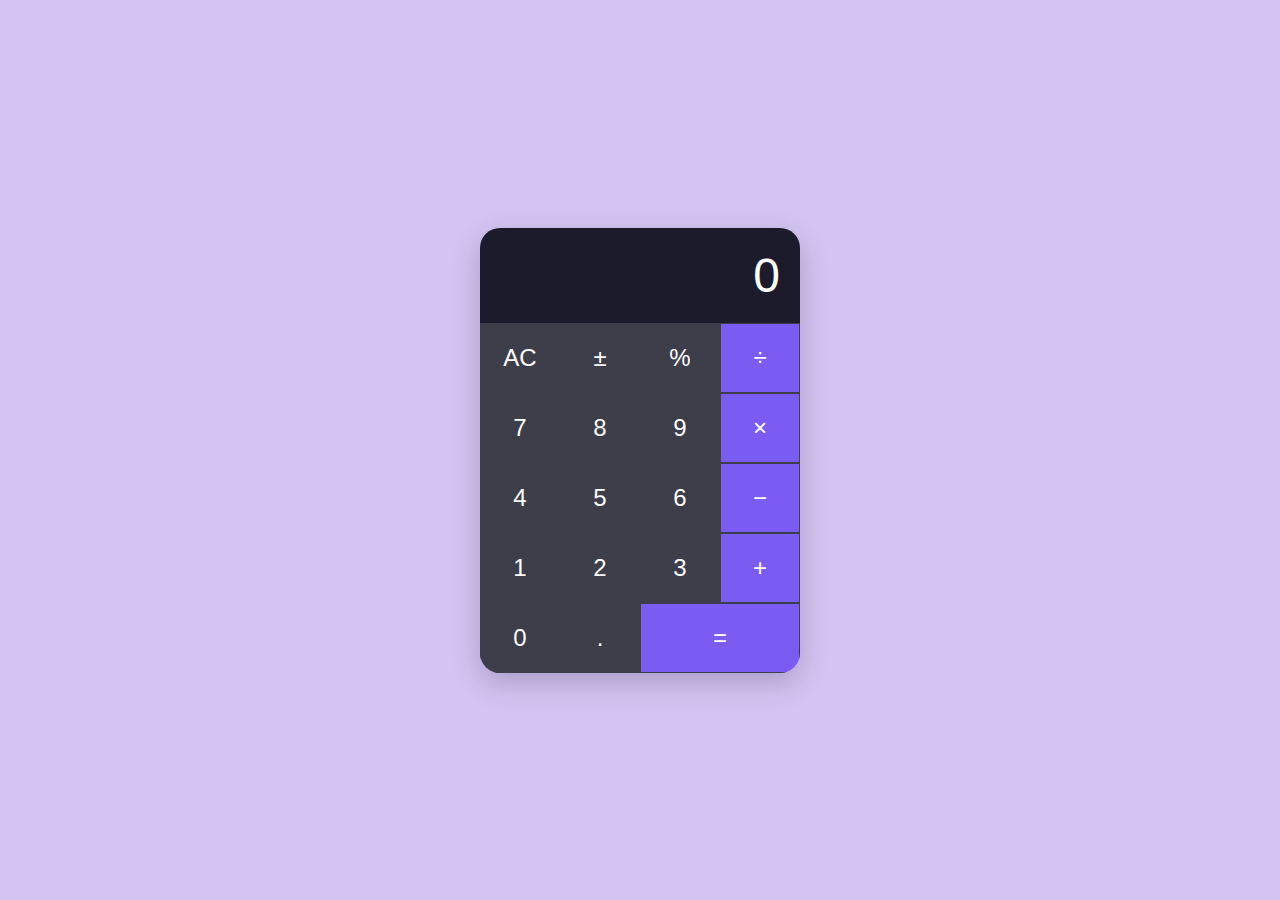
==== Modul2/Tugas/Tugas 1/Calculator.html @ a7b3be51 "Modul 2" ====
<!DOCTYPE html>
<html lang="en">
<head>
    <meta charset="UTF-8">
    <meta name="viewport" content="width=device-width, initial-scale=1.0">
    <title>Calculator</title>
    <style>
        body {
            display: flex;
            justify-content: center;
            align-items: center;
            height: 100vh;
            background-color: #d3c4f3;
            margin: 0;
            font-family: 'Arial', sans-serif;
        }
        .calculator {
            width: 320px;
            border-radius: 20px;
            overflow: hidden;
            box-shadow: 0px 10px 30px rgba(0, 0, 0, 0.2);
        }
        .display {
            background-color: #1c1b2b;
            color: white;
            text-align: right;
            padding: 20px;
            font-size: 48px;
        }
        .buttons {
            display: grid;
            grid-template-columns: repeat(4, 1fr);
        }
        .button {
            background-color: #3e3d4a;
            border: 1px solid #3e3d4a;
            color: white;
            font-size: 24px;
            padding: 20px;
            text-align: center;
            cursor: pointer;
        }
        .button.operator {
            background-color: #7a5cf3;
        }
        .button:active {
            background-color: #5a5a5a;
        }
        .button.operator:active {
            background-color: #5a3cf3;
        }
    </style>
</head>
<body>
    <div class="calculator">
        <div class="display" id="display">0</div>
        <div class="buttons">
            <div class="button" id="clear">AC</div>
            <div class="button">±</div>
            <div class="button">%</div>
            <div class="button operator">÷</div>
            <div class="button">7</div>
            <div class="button">8</div>
            <div class="button">9</div>
            <div class="button operator">×</div>
            <div class="button">4</div>
            <div class="button">5</div>
            <div class="button">6</div>
            <div class="button operator">−</div>
            <div class="button">1</div>
            <div class="button">2</div>
            <div class="button">3</div>
            <div class="button operator">+</div>
            <div class="button">0</div>
            <div class="button">.</div>
            <div class="button operator" style="grid-column: span 2;" id="equals">=</div>
        </div>
    </div>

    <script>
        let currentInput = '';
        let operator = '';
        let previousInput = '';

        const display = document.getElementById('display');
        const buttons = document.querySelectorAll('.button');

        buttons.forEach(button => {
            button.addEventListener('click', () => {
                const buttonText = button.innerText;

                if (buttonText === 'AC') {
                    clearAll();
                } else if (buttonText === '=') {
                    calculate();
                } else if (buttonText === '±') {
                    toggleSign();
                } else {
                    handleInput(buttonText);
                }
            });
        });

        function clearAll() {
            currentInput = '';
            operator = '';
            previousInput = '';
            display.innerText = '0';
        }

        function handleInput(value) {
            if (['+', '-', '×', '÷', '%', '±', '**'].includes(value)) {
                if (currentInput === '') return; // Ignore if no input
                if (previousInput !== '') {
                    calculate();
                }
                operator = value === '×' ? '*' : value === '÷' ? '/' : value === '%' ? '%' : value;
                previousInput = currentInput;
                currentInput = '';
            } else {
                currentInput += value;
                display.innerText = currentInput;
            }
        }

        function toggleSign() {
            if (currentInput) {
                currentInput = (parseFloat(currentInput) * -1).toString();
                display.innerText = currentInput;
            }
        }

        function calculate() {
            if (currentInput === '' || previousInput === '') return;
            let result;
            const prev = parseFloat(previousInput);
            const current = parseFloat(currentInput);

            switch (operator) {
                case '+':
                    result = prev + current;
                    break;
                case '-':
                    result = prev - current;
                    break;
                case '*':
                    result = prev * current;
                    break;
                case '/':
                    result = prev / current;
                    break;
                case '%':
                    result = prev % current;
                    break;
                case '**':
                    result = Math.pow(prev, current);
                    break;
                default:
                    return;
            }
            currentInput = result.toString();
            operator = '';
            previousInput = '';
            display.innerText = currentInput;
        }
    </script>
</body>
</html>
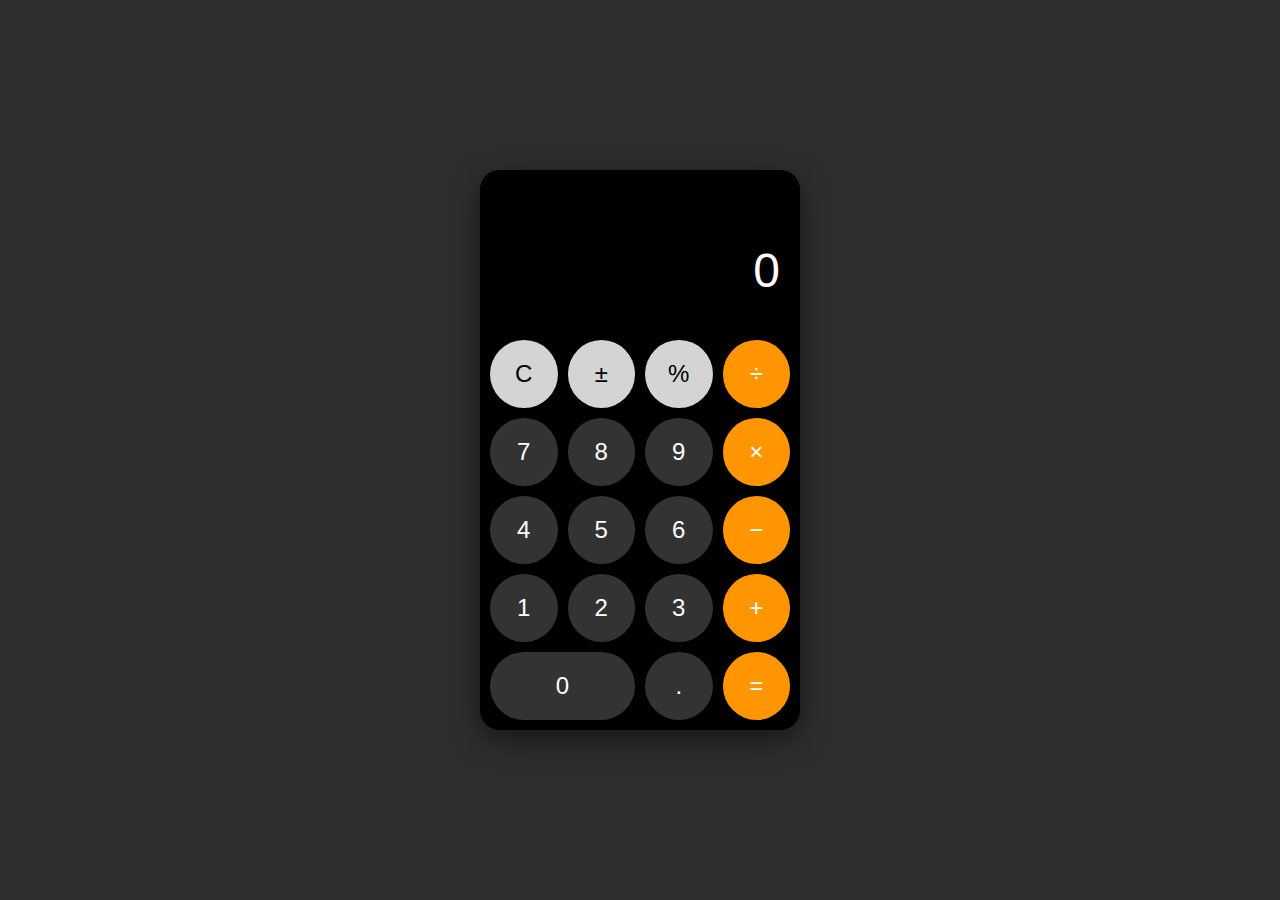
==== commit 3c20cc30: "Modul 2" ====
--- a/Modul2/Tugas/Tugas 1/Calculator.html
+++ b/Modul2/Tugas/Tugas 1/Calculator.html
@@ -10,7 +10,7 @@
             justify-content: center;
             align-items: center;
             height: 100vh;
-            background-color: #d3c4f3;
+            background-color: #2e2e2e;
             margin: 0;
             font-family: 'Arial', sans-serif;
         }
@@ -18,46 +18,80 @@
             width: 320px;
             border-radius: 20px;
             overflow: hidden;
-            box-shadow: 0px 10px 30px rgba(0, 0, 0, 0.2);
+            background-color: #000000;
+            box-shadow: 0px 10px 30px rgba(0, 0, 0, 0.5);
+            position: relative;
+        }
+        .expression-display {
+            background-color: #000000;
+            color: rgb(128, 128, 128);
+            text-align: right;
+            padding: 20px 20px 0px;
+            font-size: 18px;
+            height: 30px;
+            overflow: hidden;
+            white-space: nowrap;
+            text-overflow: ellipsis;
         }
         .display {
-            background-color: #1c1b2b;
+            background-color: #000000;
             color: white;
             text-align: right;
-            padding: 20px;
+            padding: 0px 20px 10px;
             font-size: 48px;
+            height: 100px;
+            display: flex;
+            justify-content: flex-end;
+            align-items: center;
+            transition: transform 0.2s ease;
         }
         .buttons {
             display: grid;
             grid-template-columns: repeat(4, 1fr);
+            grid-gap: 10px;
+            padding: 10px;
         }
         .button {
-            background-color: #3e3d4a;
-            border: 1px solid #3e3d4a;
-            color: white;
+            border: none;
             font-size: 24px;
             padding: 20px;
             text-align: center;
             cursor: pointer;
+            border-radius: 50%;
+            color: white;
+            transition: background-color 0.3s ease, transform 0.1s ease;
+        }
+        .button:hover {
+            background-color: #555;
+        }
+        .button:active {
+            transform: scale(0.95);
+            background-color: #444;
+        }
+        .button#clear, .button#percent, .button#toggle-sign {
+            background-color: #d4d4d2;
+            color: black;
         }
         .button.operator {
-            background-color: #7a5cf3;
-        }
-        .button:active {
-            background-color: #5a5a5a;
-        }
-        .button.operator:active {
-            background-color: #5a3cf3;
+            background-color: #ff9500;
+        }
+        .button:not(.operator):not(#clear):not(:nth-child(2)):not(:nth-child(3)) {
+            background-color: #333333;
+        }
+        .button#zero {
+            grid-column: span 2;
+            border-radius: 50px;
         }
     </style>
 </head>
 <body>
     <div class="calculator">
+        <div class="expression-display" id="expression-display"></div>
         <div class="display" id="display">0</div>
         <div class="buttons">
-            <div class="button" id="clear">AC</div>
-            <div class="button">±</div>
-            <div class="button">%</div>
+            <div class="button" id="clear">C</div>
+            <div class="button" id="toggle-sign">±</div>
+            <div class="button" id="percent">%</div>
             <div class="button operator">÷</div>
             <div class="button">7</div>
             <div class="button">8</div>
@@ -71,9 +105,9 @@
             <div class="button">2</div>
             <div class="button">3</div>
             <div class="button operator">+</div>
-            <div class="button">0</div>
+            <div class="button" id="zero">0</div>
             <div class="button">.</div>
-            <div class="button operator" style="grid-column: span 2;" id="equals">=</div>
+            <div class="button operator">=</div>
         </div>
     </div>
 
@@ -81,41 +115,107 @@
         let currentInput = '';
         let operator = '';
         let previousInput = '';
+        let expression = '';
 
         const display = document.getElementById('display');
+        const expressionDisplay = document.getElementById('expression-display');
         const buttons = document.querySelectorAll('.button');
 
         buttons.forEach(button => {
             button.addEventListener('click', () => {
                 const buttonText = button.innerText;
 
-                if (buttonText === 'AC') {
+                if (buttonText === 'C') {
                     clearAll();
                 } else if (buttonText === '=') {
                     calculate();
                 } else if (buttonText === '±') {
                     toggleSign();
+                } else if (buttonText === '%') {
+                    handleModulus();
                 } else {
                     handleInput(buttonText);
                 }
+                adjustDisplaySize();
             });
+        });
+
+        document.addEventListener('keydown', (event) => {
+            const key = event.key;
+
+            if (event.shiftKey && key === 'Enter') {
+                clearAll();
+                return;
+            }
+
+            const keyMappings = {
+                '0': '0',
+                '1': '1',
+                '2': '2',
+                '3': '3',
+                '4': '4',
+                '5': '5',
+                '6': '6',
+                '7': '7',
+                '8': '8',
+                '9': '9',
+                '.': '.',
+                '/': '÷',
+                '*': '×',
+                '-': '−',
+                '+': '+',
+                '=': '=',
+                'Enter': '=',
+                'Backspace': 'Backspace',
+                '%': '%'
+            };
+
+            if (keyMappings[key]) {
+                if (key === 'Backspace') {
+                    deleteLastInput();
+                } else if (key === '%') {
+                    handleModulus();
+                } else {
+                    const button = [...buttons].find(b => b.innerText === keyMappings[key]);
+                    if (button) button.click();
+                }
+            }
         });
 
         function clearAll() {
             currentInput = '';
             operator = '';
             previousInput = '';
+            expression = '';
             display.innerText = '0';
+            expressionDisplay.innerText = '';
+            display.style.transform = 'scale(1)';
+        }
+
+        function deleteLastInput() {
+            if (currentInput) {
+                currentInput = currentInput.slice(0, -1);
+                display.innerText = currentInput || '0';
+            } else if (operator) {
+                operator = '';
+            } else if (previousInput) {
+                previousInput = previousInput.slice(0, -1);
+                expression = expression.slice(0, -1);
+                expressionDisplay.innerText = expression;
+                display.innerText = previousInput || '0';
+            }
         }
 
         function handleInput(value) {
-            if (['+', '-', '×', '÷', '%', '±', '**'].includes(value)) {
-                if (currentInput === '') return; // Ignore if no input
+            if (['+', '-', '×', '÷'].includes(value)) {
+                if (currentInput === '') return;
                 if (previousInput !== '') {
                     calculate();
                 }
-                operator = value === '×' ? '*' : value === '÷' ? '/' : value === '%' ? '%' : value;
+                operator = value === '×' ? '*' : value === '÷' ? '/' : value;
                 previousInput = currentInput;
+                expression += currentInput + ' ' + value + ' ';
+                expressionDisplay.innerText = expression;
                 currentInput = '';
             } else {
                 currentInput += value;
@@ -128,6 +228,22 @@
                 currentInput = (parseFloat(currentInput) * -1).toString();
                 display.innerText = currentInput;
             }
+        }
+
+        function handleModulus() {
+            if (currentInput === '' || previousInput === '') return;
+            let result;
+            const prev = parseFloat(previousInput);
+            const current = parseFloat(currentInput);
+
+            result = prev % current;
+
+            expression += currentInput + ' =';
+            expressionDisplay.innerText = expression;
+            currentInput = result.toString();
+            operator = '';
+            previousInput = '';
+            display.innerText = currentInput;
         }
 
         function calculate() {
@@ -149,20 +265,29 @@
                 case '/':
                     result = prev / current;
                     break;
-                case '%':
-                    result = prev % current;
-                    break;
-                case '**':
-                    result = Math.pow(prev, current);
-                    break;
                 default:
                     return;
             }
+
+            expression += currentInput + ' =';
+            expressionDisplay.innerText = expression;
             currentInput = result.toString();
             operator = '';
             previousInput = '';
             display.innerText = currentInput;
         }
+
+        function adjustDisplaySize() {
+            const length = display.innerText.length;
+
+            if (length > 10) {
+                display.style.transform = 'scale(0.6)';
+            } else if (length > 6) {
+                display.style.transform = 'scale(0.8)';
+            } else {
+                display.style.transform = 'scale(1)';
+            }
+        }
     </script>
 </body>
 </html>
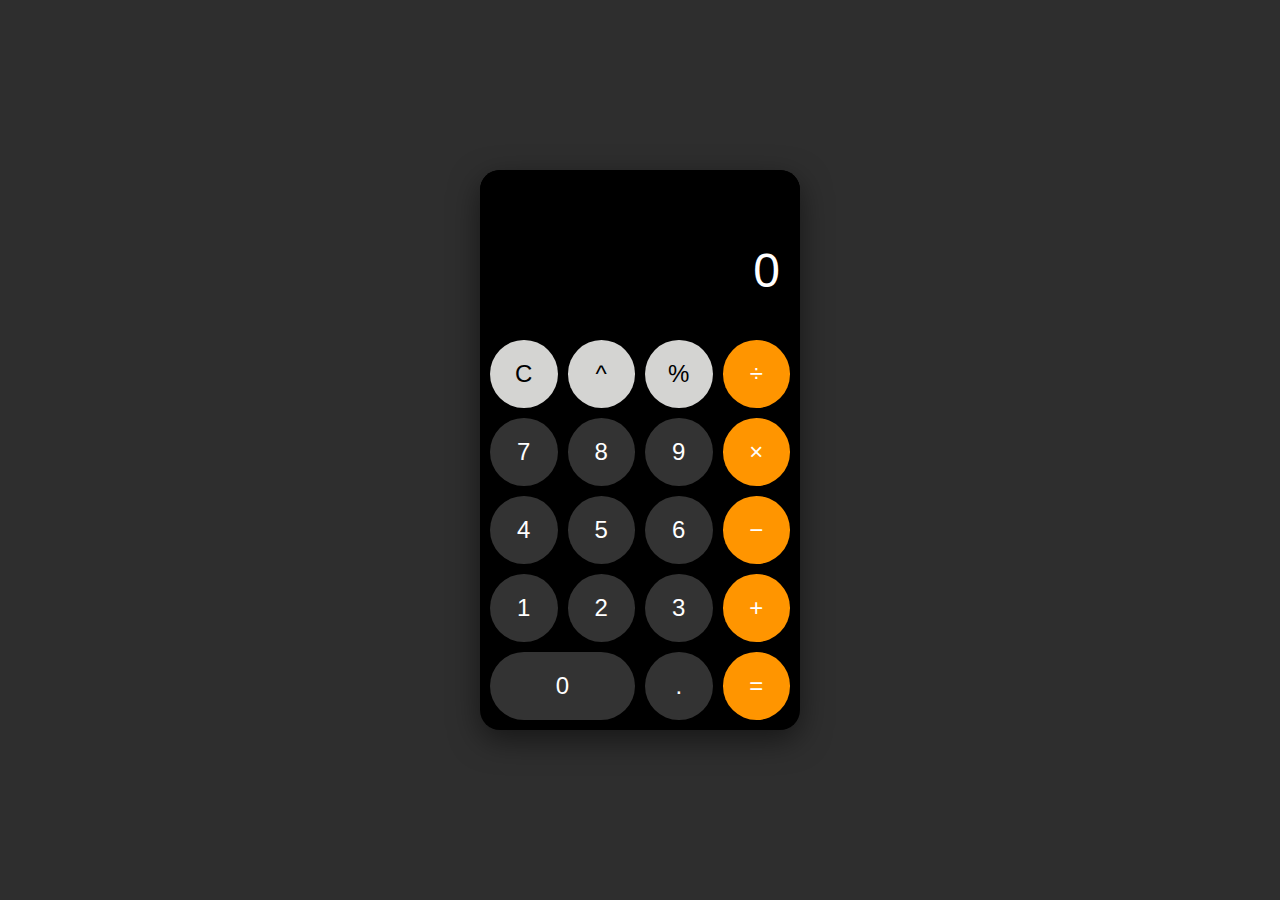
==== commit a1d7cfec: "Modul 2 Fix" ====
--- a/Modul2/Tugas/Tugas 1/Calculator.html
+++ b/Modul2/Tugas/Tugas 1/Calculator.html
@@ -68,7 +68,7 @@
             transform: scale(0.95);
             background-color: #444;
         }
-        .button#clear, .button#percent, .button#toggle-sign {
+        .button#clear, .button#percent, .button#power {
             background-color: #d4d4d2;
             color: black;
         }
@@ -90,7 +90,7 @@
         <div class="display" id="display">0</div>
         <div class="buttons">
             <div class="button" id="clear">C</div>
-            <div class="button" id="toggle-sign">±</div>
+            <div class="button" id="power">^</div>
             <div class="button" id="percent">%</div>
             <div class="button operator">÷</div>
             <div class="button">7</div>
@@ -129,8 +129,8 @@
                     clearAll();
                 } else if (buttonText === '=') {
                     calculate();
-                } else if (buttonText === '±') {
-                    toggleSign();
+                } else if (['+', '-', '×', '÷', '^'].includes(buttonText)) {
+                    handleOperator(buttonText);  
                 } else if (buttonText === '%') {
                     handleModulus();
                 } else {
@@ -165,9 +165,10 @@
                 '-': '−',
                 '+': '+',
                 '=': '=',
+                '^': '^',
+                '%': '%',
                 'Enter': '=',
-                'Backspace': 'Backspace',
-                '%': '%'
+                'Backspace': 'Backspace'
             };
 
             if (keyMappings[key]) {
@@ -207,14 +208,18 @@
         }
 
         function handleInput(value) {
-            if (['+', '-', '×', '÷'].includes(value)) {
+            if (['+', '-', '×', '÷', '^'].includes(value)) {
                 if (currentInput === '') return;
-                if (previousInput !== '') {
-                    calculate();
+
+                if (operator) {
+                    expression = expression.slice(0, -2);  
+                } else {
+                    previousInput = currentInput;
                 }
+
                 operator = value === '×' ? '*' : value === '÷' ? '/' : value;
-                previousInput = currentInput;
-                expression += currentInput + ' ' + value + ' ';
+
+                expression += currentInput + ' ' + operator + ' ';
                 expressionDisplay.innerText = expression;
                 currentInput = '';
             } else {
@@ -223,11 +228,20 @@
             }
         }
 
-        function toggleSign() {
-            if (currentInput) {
-                currentInput = (parseFloat(currentInput) * -1).toString();
-                display.innerText = currentInput;
-            }
+        function handleOperator(value) {
+            if (currentInput === '') return;
+
+            if (operator) {
+                expression = expression.slice(0, -2);
+            } else {
+                previousInput = currentInput;
+            }
+
+            operator = value === '×' ? '*' : value === '÷' ? '/' : value;
+
+            expression += currentInput + ' ' + operator + ' ';
+            expressionDisplay.innerText = expression;
+            currentInput = '';
         }
 
         function handleModulus() {
@@ -265,6 +279,9 @@
                 case '/':
                     result = prev / current;
                     break;
+                case '^': 
+                    result = Math.pow(prev, current);
+                    break;
                 default:
                     return;
             }
@@ -281,9 +298,7 @@
             const length = display.innerText.length;
 
             if (length > 10) {
-                display.style.transform = 'scale(0.6)';
-            } else if (length > 6) {
-                display.style.transform = 'scale(0.8)';
+                display.style.transform = `scale(${10 / length})`;
             } else {
                 display.style.transform = 'scale(1)';
             }
